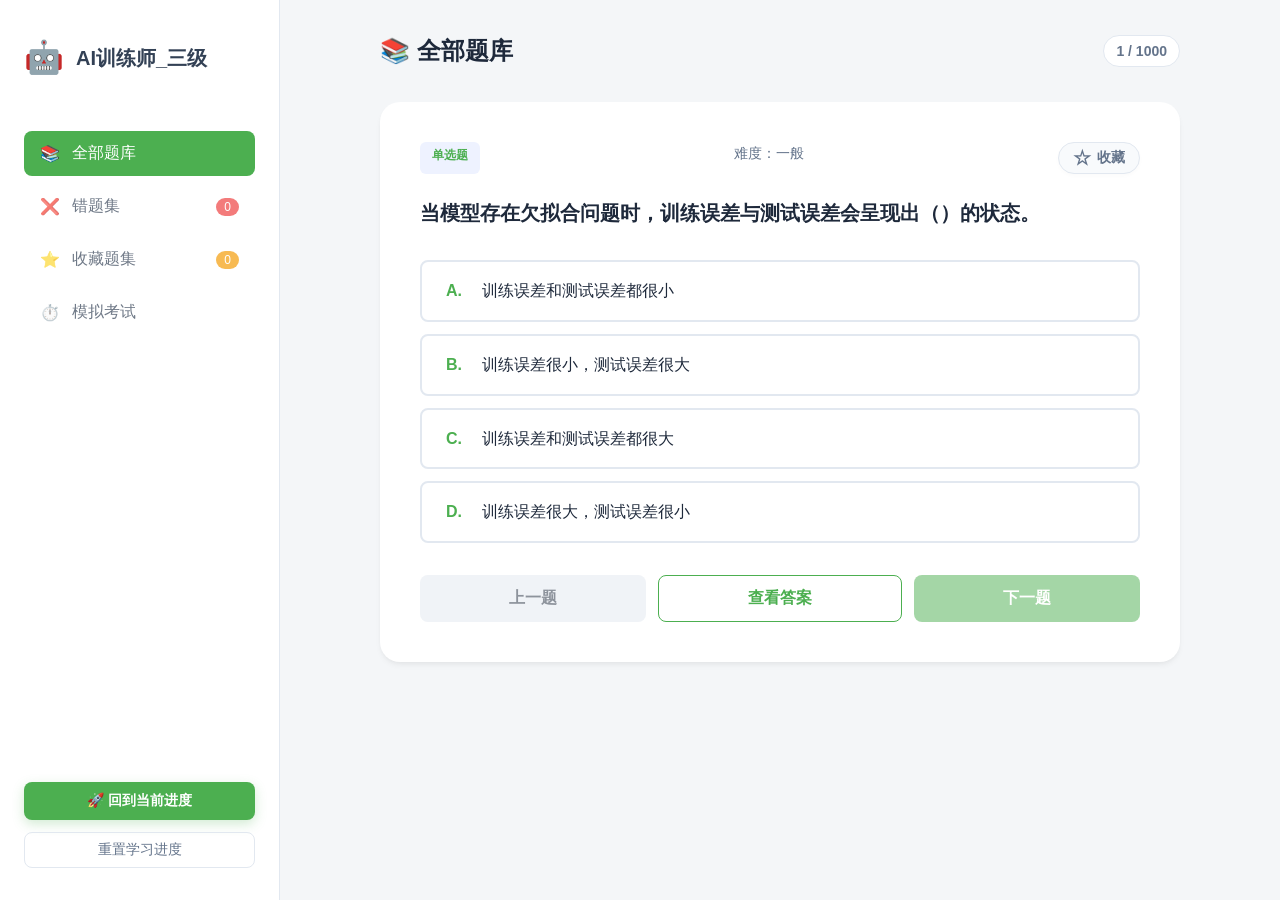
==== index.html @ a5139146 "初始化" ====
<!DOCTYPE html>
<html lang="zh-CN">
<head>
    <meta charset="UTF-8">
    <meta http-equiv="refresh" content="0; url=./a9946672/">
    <meta name="viewport" content="width=device-width, initial-scale=1.0">
    <title>正在跳转</title>
</head>
<body>
<script>
    window.location.replace("./a9946672/");
</script>
<p>正在跳转到题库页面：<a href="./a9946672/">点击进入</a></p>
</body>
</html>
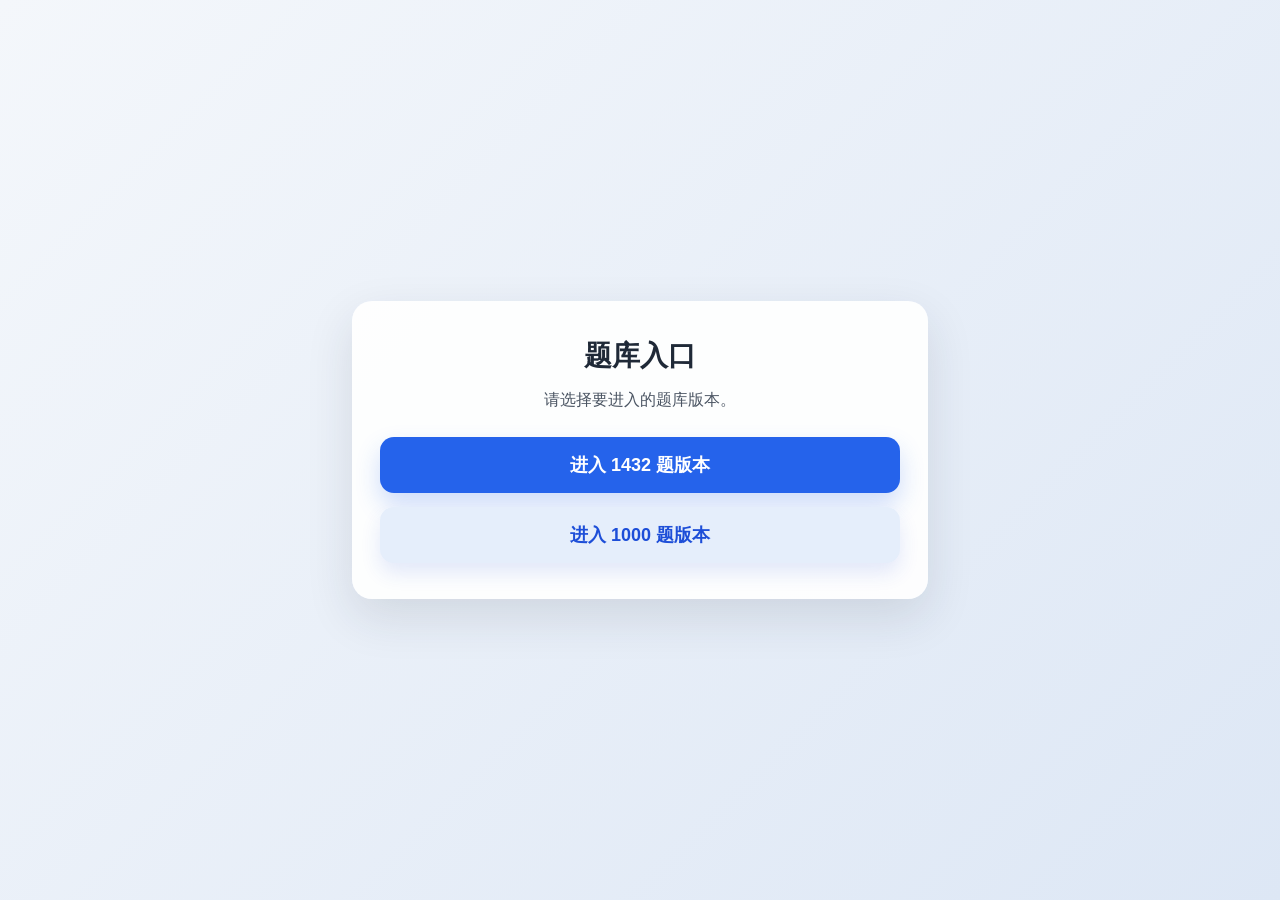
==== commit 04796ae6: "初始化" ====
--- a/index.html
+++ b/index.html
@@ -2,14 +2,81 @@
 <html lang="zh-CN">
 <head>
     <meta charset="UTF-8">
-    <meta http-equiv="refresh" content="0; url=./a9946672/">
     <meta name="viewport" content="width=device-width, initial-scale=1.0">
-    <title>正在跳转</title>
+    <title>题库入口</title>
+    <style>
+        body {
+            margin: 0;
+            min-height: 100vh;
+            display: flex;
+            align-items: center;
+            justify-content: center;
+            font-family: "Microsoft YaHei", sans-serif;
+            background: linear-gradient(135deg, #f4f7fb 0%, #dde7f5 100%);
+            color: #1f2937;
+        }
+
+        .entry-card {
+            width: min(520px, calc(100vw - 32px));
+            padding: 36px 28px;
+            border-radius: 20px;
+            background: rgba(255, 255, 255, 0.92);
+            box-shadow: 0 18px 48px rgba(31, 41, 55, 0.12);
+            text-align: center;
+        }
+
+        h1 {
+            margin: 0 0 12px;
+            font-size: 28px;
+        }
+
+        p {
+            margin: 0 0 24px;
+            color: #4b5563;
+            line-height: 1.6;
+        }
+
+        .button-group {
+            display: flex;
+            flex-direction: column;
+            gap: 14px;
+        }
+
+        .entry-btn {
+            display: block;
+            padding: 16px 18px;
+            border-radius: 14px;
+            text-decoration: none;
+            font-size: 18px;
+            font-weight: 700;
+            transition: transform 0.18s ease, box-shadow 0.18s ease, background 0.18s ease;
+        }
+
+        .entry-btn:hover {
+            transform: translateY(-2px);
+        }
+
+        .entry-btn.primary {
+            background: #2563eb;
+            color: #ffffff;
+            box-shadow: 0 12px 24px rgba(37, 99, 235, 0.22);
+        }
+
+        .entry-btn.secondary {
+            background: #e5eefb;
+            color: #1d4ed8;
+            box-shadow: 0 10px 20px rgba(29, 78, 216, 0.12);
+        }
+    </style>
 </head>
 <body>
-<script>
-    window.location.replace("./a9946672/");
-</script>
-<p>正在跳转到题库页面：<a href="./a9946672/">点击进入</a></p>
+<main class="entry-card">
+    <h1>题库入口</h1>
+    <p>请选择要进入的题库版本。</p>
+    <div class="button-group">
+        <a class="entry-btn primary" href="./a1432/">进入 1432 题版本</a>
+        <a class="entry-btn secondary" href="./a1000/">进入 1000 题版本</a>
+    </div>
+</main>
 </body>
 </html>
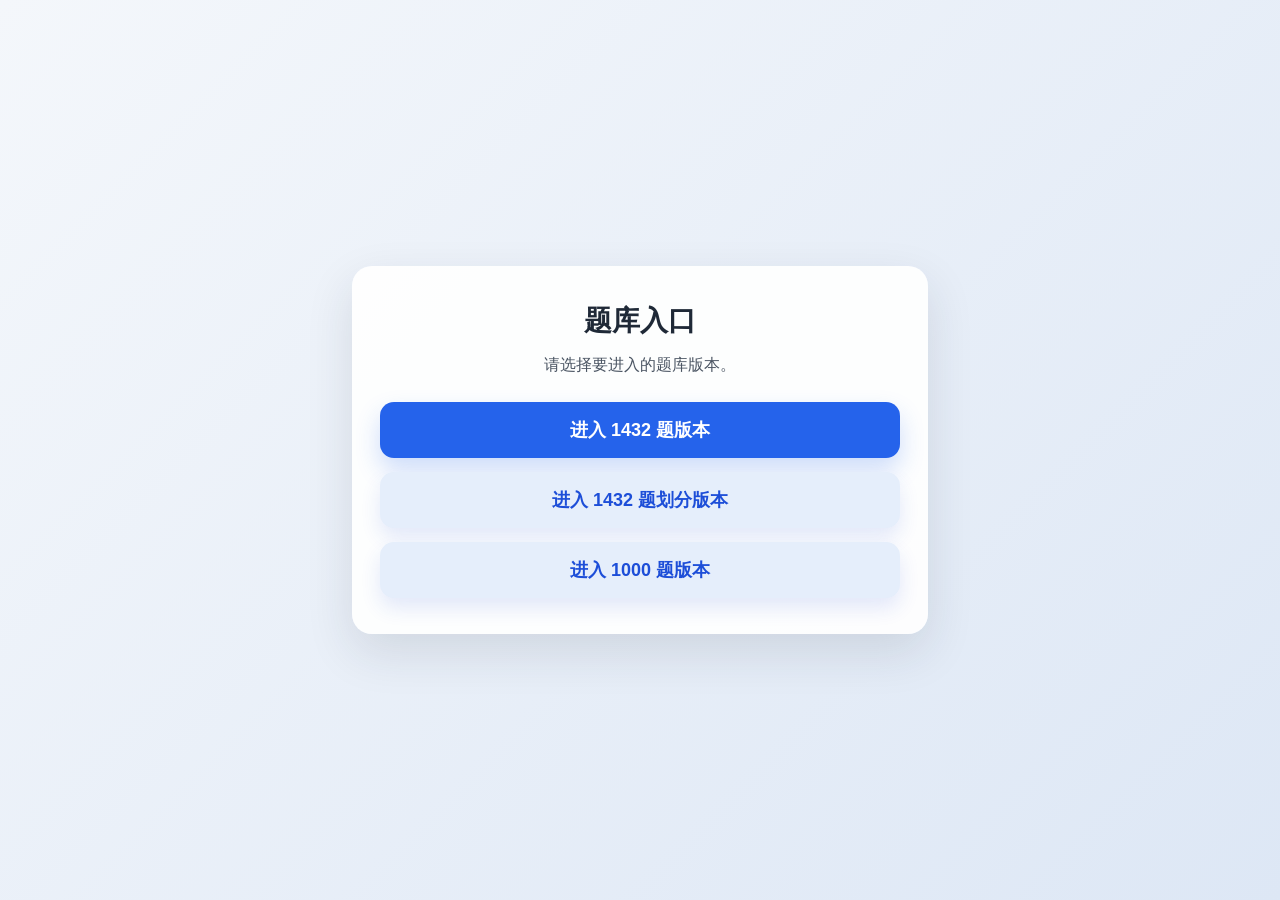
==== commit b5c2bff2: "初始化" ====
--- a/index.html
+++ b/index.html
@@ -75,6 +75,8 @@
     <p>请选择要进入的题库版本。</p>
     <div class="button-group">
         <a class="entry-btn primary" href="./a1432/">进入 1432 题版本</a>
+        <a class="entry-btn secondary" href="./a1432_split/">进入 1432 题划分版本</a>
+
         <a class="entry-btn secondary" href="./a1000/">进入 1000 题版本</a>
     </div>
 </main>
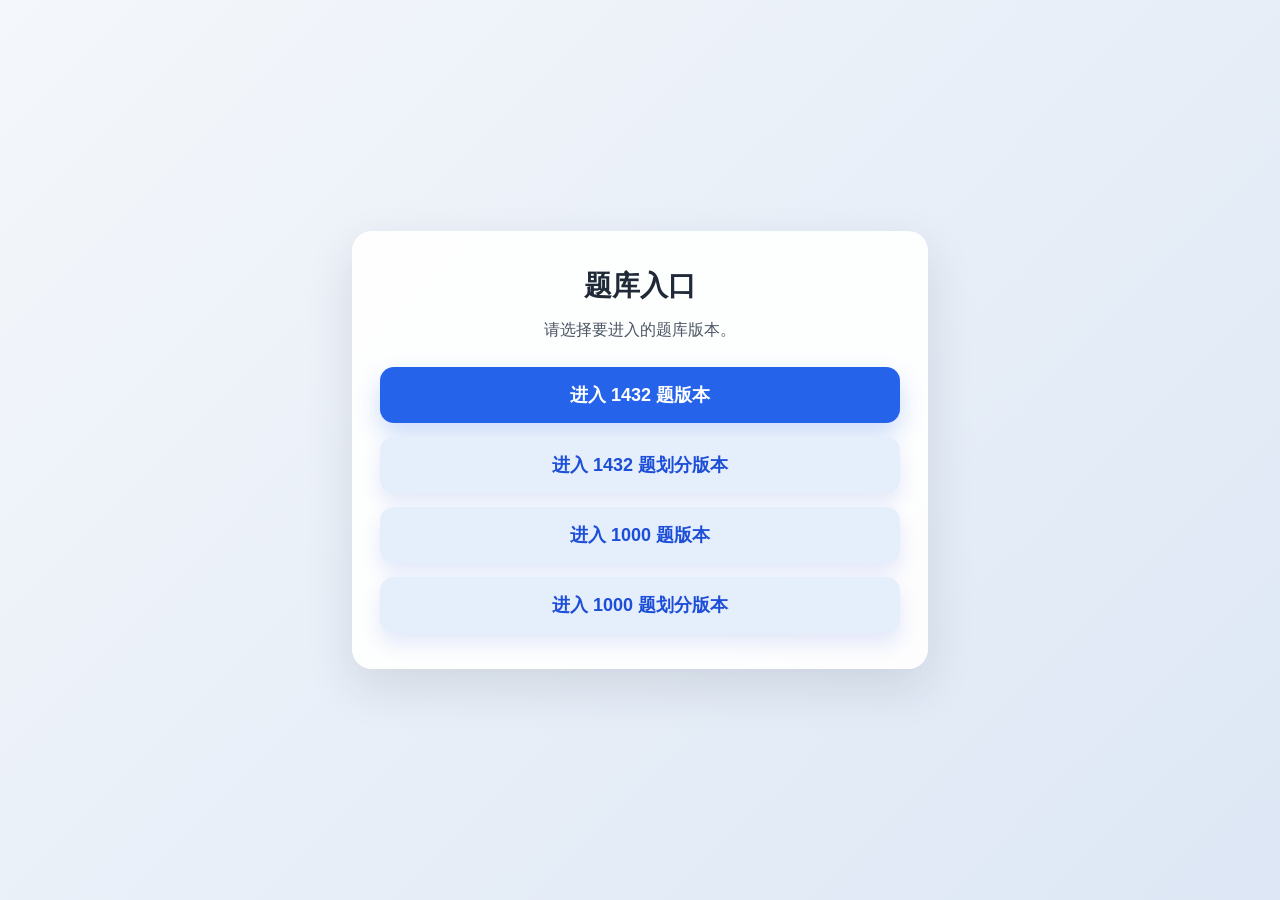
==== commit 5a4728e6: "初始化" ====
--- a/index.html
+++ b/index.html
@@ -76,8 +76,8 @@
     <div class="button-group">
         <a class="entry-btn primary" href="./a1432/">进入 1432 题版本</a>
         <a class="entry-btn secondary" href="./a1432_split/">进入 1432 题划分版本</a>
-
         <a class="entry-btn secondary" href="./a1000/">进入 1000 题版本</a>
+        <a class="entry-btn secondary" href="./a11000_split/">进入 1000 题划分版本</a>
     </div>
 </main>
 </body>
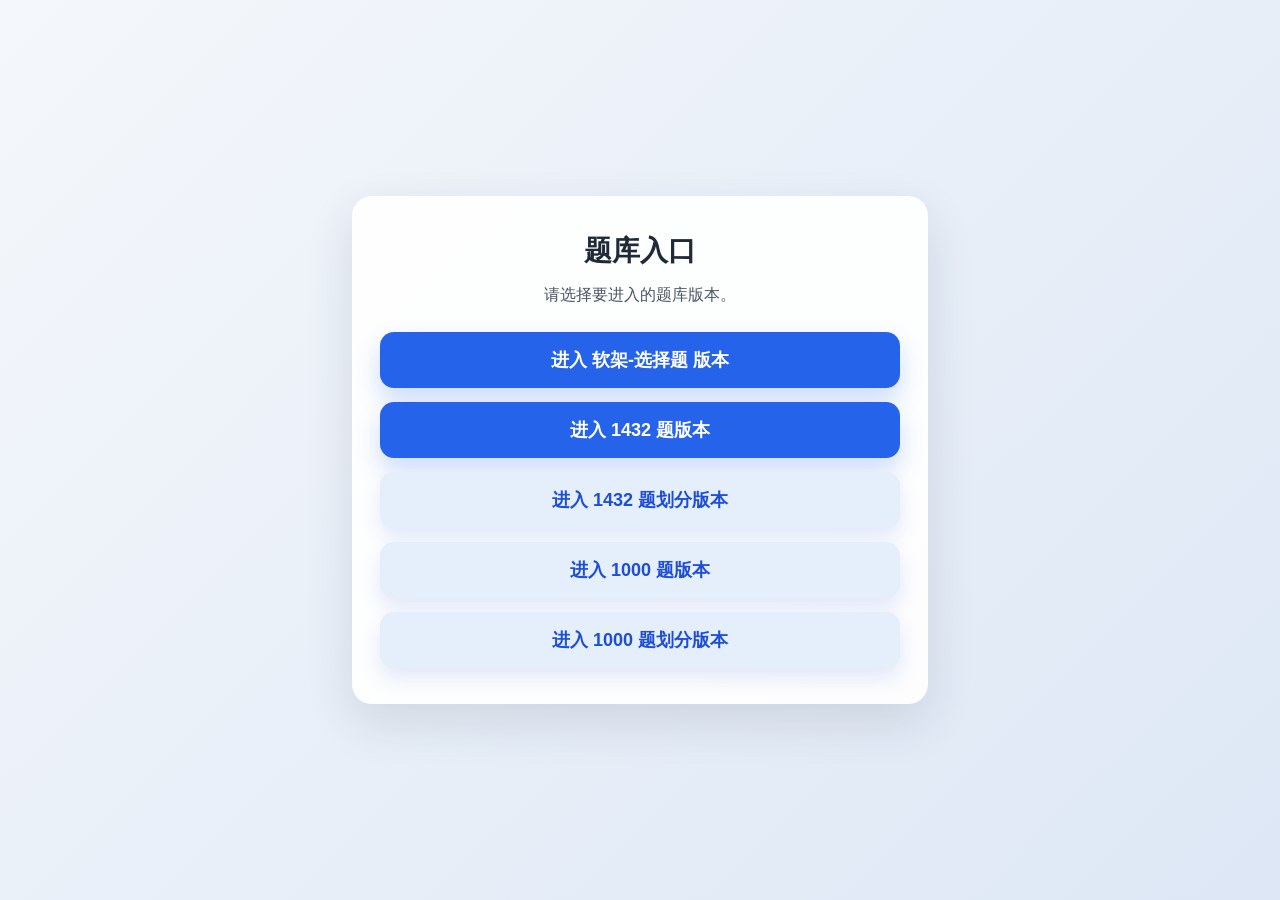
==== commit d55f5215: "SA更新" ====
--- a/index.html
+++ b/index.html
@@ -74,10 +74,11 @@
     <h1>题库入口</h1>
     <p>请选择要进入的题库版本。</p>
     <div class="button-group">
+        <a class="entry-btn primary" href="./sa_all/">进入 软架-选择题 版本</a>
         <a class="entry-btn primary" href="./a1432/">进入 1432 题版本</a>
         <a class="entry-btn secondary" href="./a1432_split/">进入 1432 题划分版本</a>
         <a class="entry-btn secondary" href="./a1000/">进入 1000 题版本</a>
-        <a class="entry-btn secondary" href="./a11000_split/">进入 1000 题划分版本</a>
+        <a class="entry-btn secondary" href="./a1000_split/">进入 1000 题划分版本</a>
     </div>
 </main>
 </body>
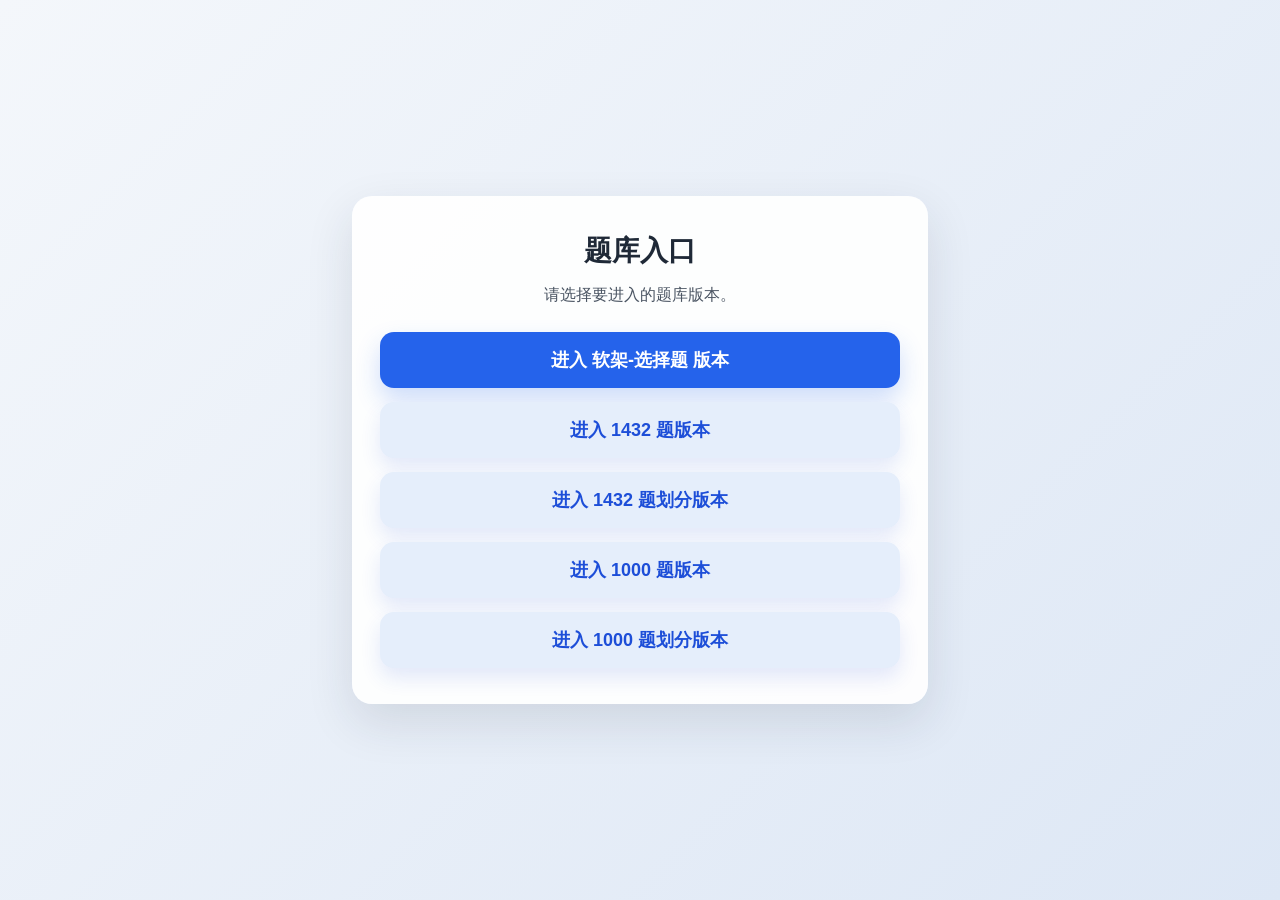
==== commit 6110d6e3: "SA更新" ====
--- a/index.html
+++ b/index.html
@@ -75,7 +75,7 @@
     <p>请选择要进入的题库版本。</p>
     <div class="button-group">
         <a class="entry-btn primary" href="./sa_all/">进入 软架-选择题 版本</a>
-        <a class="entry-btn primary" href="./a1432/">进入 1432 题版本</a>
+        <a class="entry-btn secondary" href="./a1432/">进入 1432 题版本</a>
         <a class="entry-btn secondary" href="./a1432_split/">进入 1432 题划分版本</a>
         <a class="entry-btn secondary" href="./a1000/">进入 1000 题版本</a>
         <a class="entry-btn secondary" href="./a1000_split/">进入 1000 题划分版本</a>
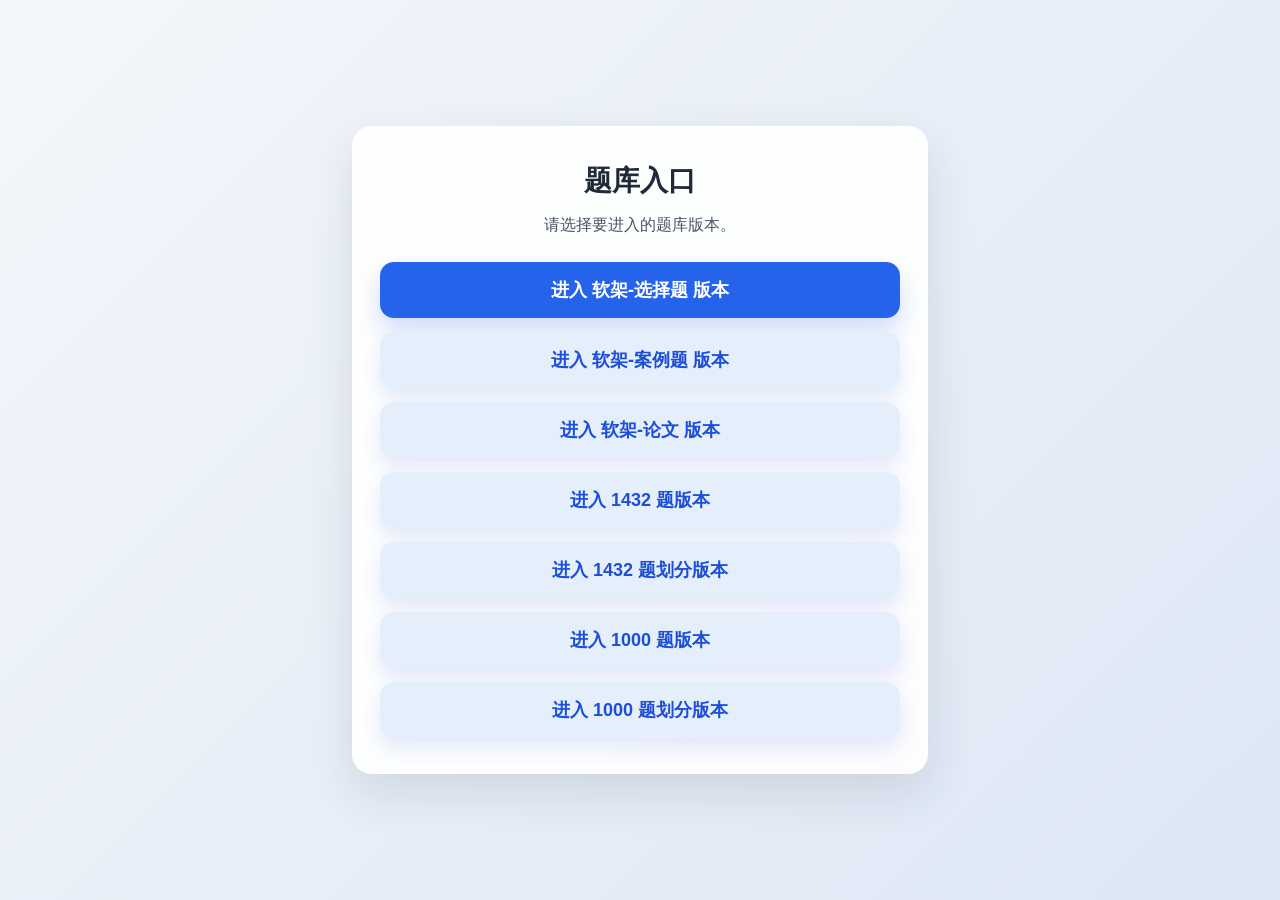
==== commit 32459405: "SA更新" ====
--- a/index.html
+++ b/index.html
@@ -75,6 +75,8 @@
     <p>请选择要进入的题库版本。</p>
     <div class="button-group">
         <a class="entry-btn primary" href="./sa_all/">进入 软架-选择题 版本</a>
+        <a class="entry-btn secondary" href="./sa_case/">进入 软架-案例题 版本</a>
+        <a class="entry-btn secondary" href="./sa_paper/">进入 软架-论文 版本</a>
         <a class="entry-btn secondary" href="./a1432/">进入 1432 题版本</a>
         <a class="entry-btn secondary" href="./a1432_split/">进入 1432 题划分版本</a>
         <a class="entry-btn secondary" href="./a1000/">进入 1000 题版本</a>
